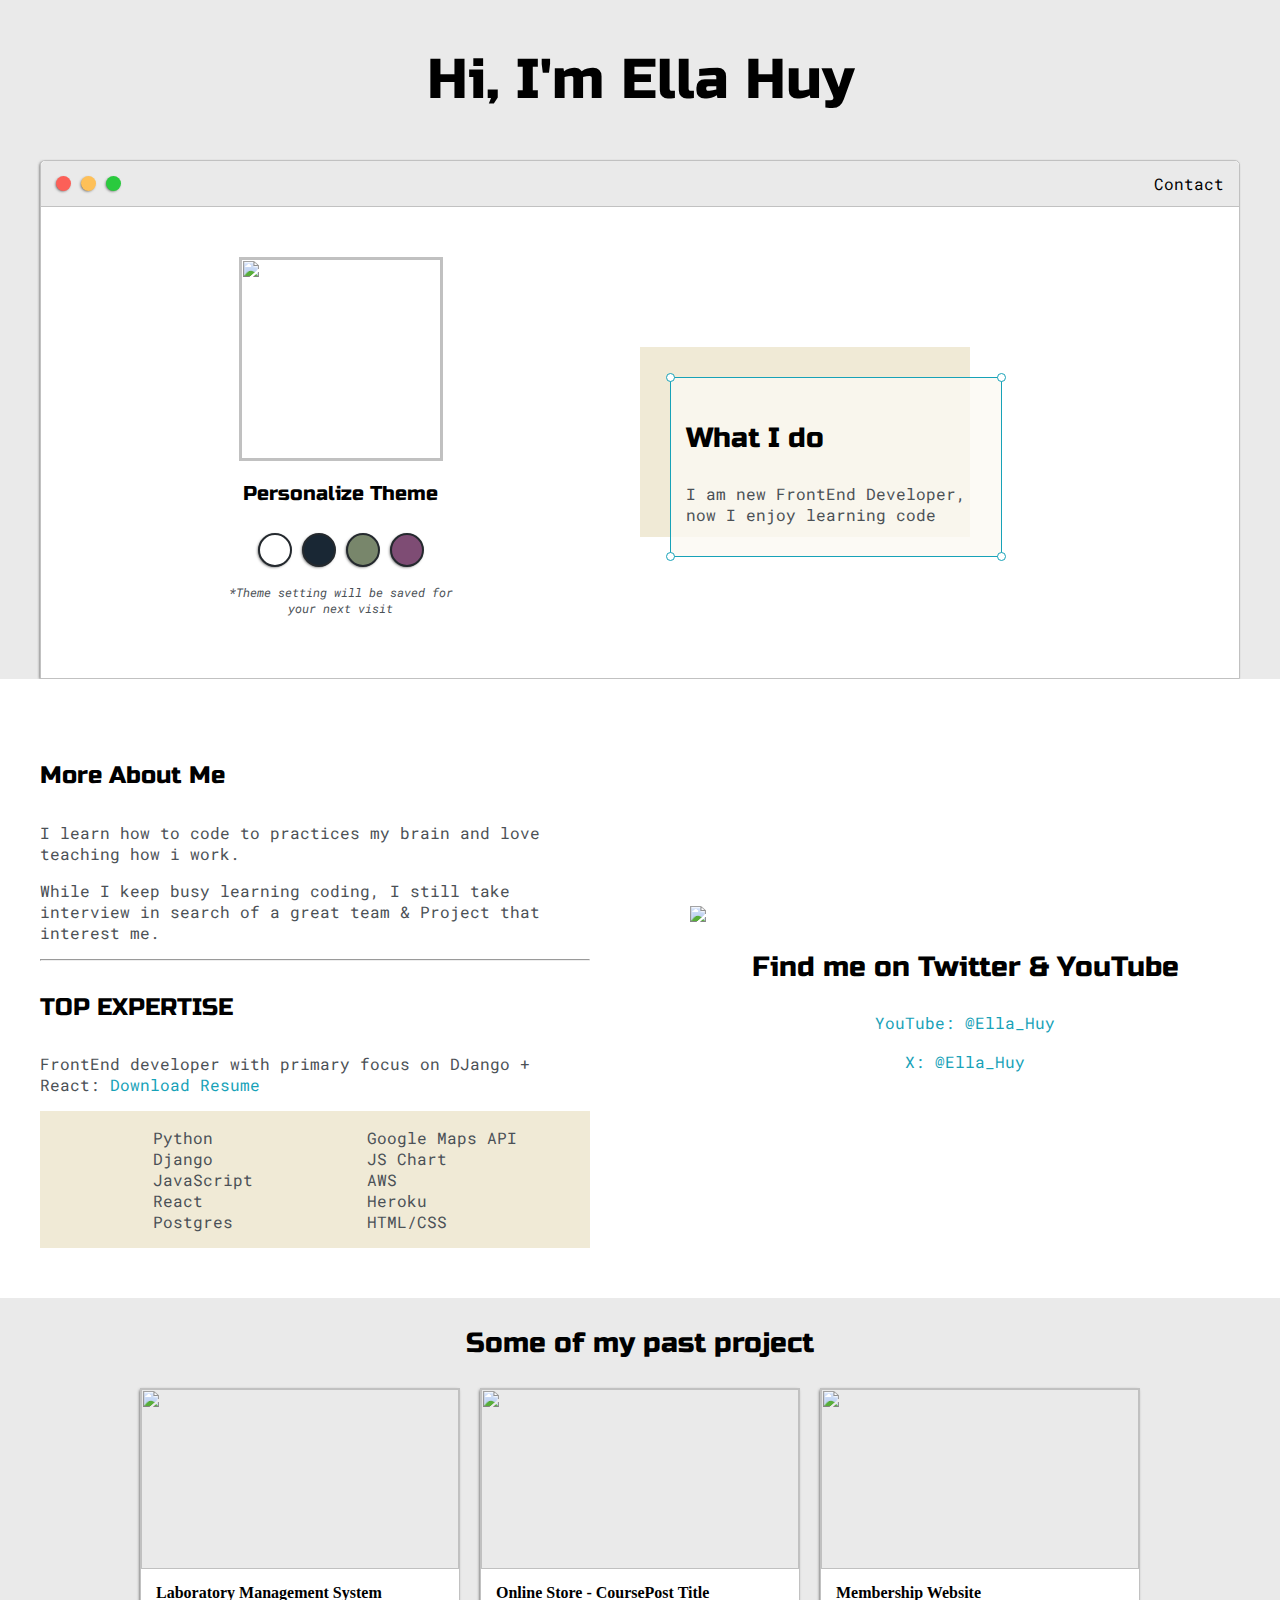
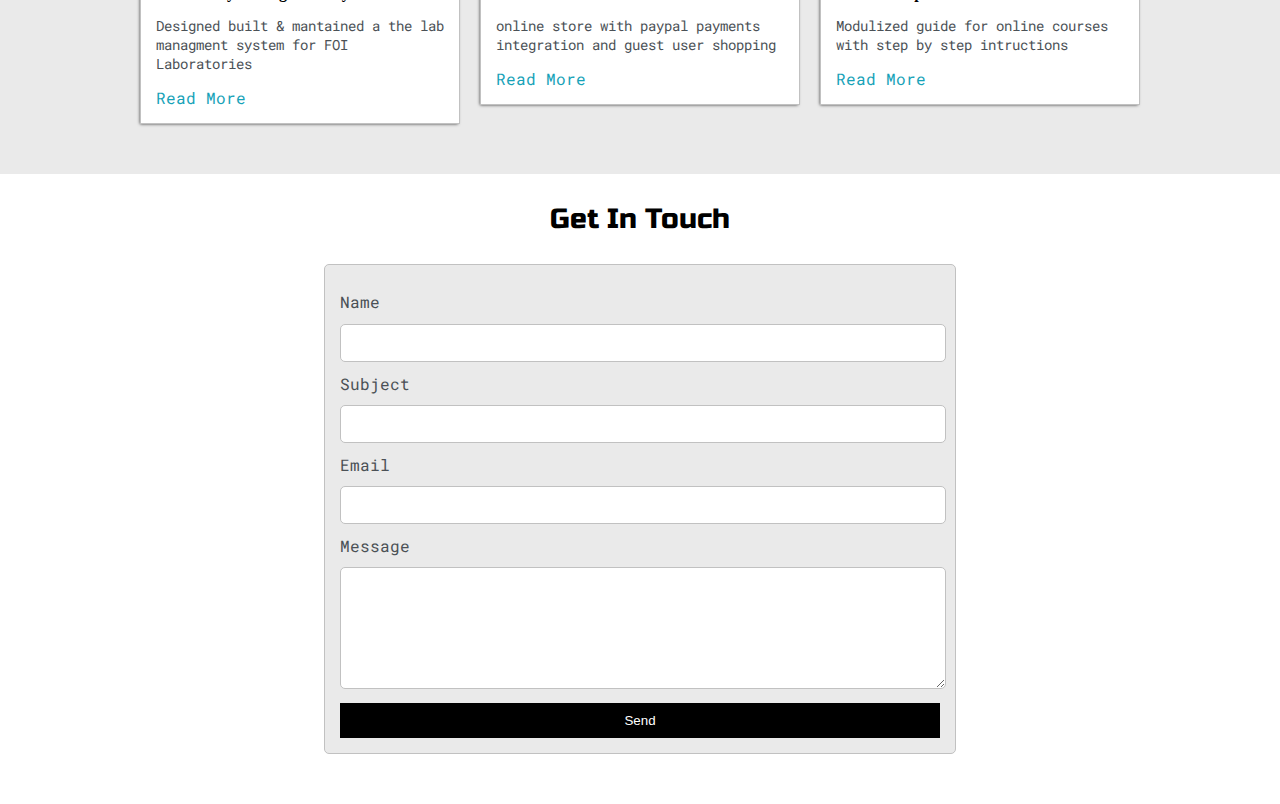
==== index.html @ a98b5edd "Add files via upload" ====
<!DOCTYPE html>
<html lang="en">
<head>
    <meta charset="UTF-8">
    <meta name="viewport" content="width=device-width, initial-scale=1.0">
    <link href="https://fonts.googleapis.com/css2?family=Russo+One&display=swap" rel="stylesheet">
    <link href="https://fonts.googleapis.com/css2?family=Roboto+Mono:ital,wght@0,500;1,500&family=Roboto:ital,wght@0,100;0,300;0,400;0,500;0,700;0,900;1,100;1,300;1,400;1,500;1,700;1,900&display=swap" rel="stylesheet">
    <link rel="stylesheet" href="style.css">
    <link id="theme-style" rel="stylesheet" type="text/css" href="">
    <title>Ella Huy</title>
</head>
<body>

    <section class="s1">
        <div class="main-container">
            <div class="greeting-wrapper">
                <h1>Hi, I'm Ella Huy</h1>
            </div>

            <div class="intro-wrapper">
                <div class="nav-wrapper">
                    <div class="dots-wrapper">
                        <div id="dot-1" class="browser-dot"></div>
                        <div id="dot-2" class="browser-dot"></div>
                        <div id="dot-3" class="browser-dot"></div>
                    </div>

                    <ul id="navigation">
                       <li><a href="#">Contact</a></li>
                    </ul>
                </div>

                <div class="left-column">
                    <img id="profile_pic" src="images/phalla.jpg">
                    <h5 style="text-align: center;line-height: 0;">Personalize Theme</h5>

                    <div id="theme-options-wrapper">
                        <div data-mode="light"  id="light-mode" class="theme-dot"></div>
                        <div data-mode="blue"  id="blue-mode" class="theme-dot"></div>
                        <div data-mode="green" id="green-mode" class="theme-dot"></div>
                        <div data-mode="purple" id="purple-mode" class="theme-dot"></div>
                    </div>
                    
                    <p id="setting-note">*Theme setting will be saved for<br>your next visit</p>
                </div>

                <div class="right-column">

                    <div id="preview-shadow">
                        <div id="preview">
                            <div id="corner-tl" class="corner"></div>
                            <div id="corner-tr" class="corner"></div>
                            <h3>What I do</h3>
                            <p>I am new FrontEnd Developer, now I enjoy learning code</p>
                            <div id="corner-br" class="corner"></div>
                            <div id="corner-bl" class="corner"></div>
                        </div>
                    </div>
                </div>
            </div>
        </div>
    </section>

    <section class="s2">
        <div class="main-container">

            <div class="about-wrapper">
                    <div class="about-me">
                        <h4>More About Me</h4>

                        <p>I learn how to code to practices my brain and love teaching how i work.</p>

                        <p>While I keep busy learning coding, I still take interview in search of a great team & Project that interest me.</p>
                    
                    <hr>

                    <h4>TOP EXPERTISE</h4>
                    
                    <P>FrontEnd developer with primary focus on DJango + React: <a target="_blank" href="resume.pdf">Download Resume</a></P>

                    <div id="skills">
                        <ul>
                            <li>Python</li>
                            <li>Django</li>
                            <li>JavaScript</li>
                            <li>React</li>
                            <li>Postgres</li>
                        </ul>

                        <ul>
                            <li>Google Maps API</li>
                            <li>JS Chart</li>
                            <li>AWS</li>
                            <li>Heroku</li>
                            <li>HTML/CSS</li>
                        </ul>
                    </div>
                    
                </div>


                <div class="social-links">
                    <img id="social_img" src="images/follow.png">
                    <h3>Find me on Twitter & YouTube</h3>

                    <a target="_blank" href="https://www.youtube.com/@ella_huy">YouTube: @Ella_Huy</a>
					<br>
					<a target="_blank" href="https://x.com/ella_huy">X: @Ella_Huy</a>
                </div>

            </div>
            
        </div>
    </section>
    
    <section class="s1">
        <div class="main-container">
            <h3 style="text-align: center;">Some of my past project</h3>

            <div class="post-wrapper">
                <div>
                    <div class="post">
                        <img class="thumbnail" src="images/phalla.jpg">
                        <div class="post-preview">
                            <h6 class="post-title">Laboratory Management System</h6>
                            <p class="post-intro">Designed built & mantained a the lab managment system for FOI Laboratories</p>
                            <a href="post.html">Read More</a>
                        </div>
                    </div>
                </div>

                <div>
                    <div class="post">
                        <img class="thumbnail" src="images/phalla.jpg">
                        <div class="post-preview">
                            <h6 class="post-title">Online Store - CoursePost Title</h6>
                            <p class="post-intro">online store with paypal payments integration and guest user shopping</p>
                            <a href="post.html">Read More</a>
                        </div>
                    </div>
                </div>

                <div>
                    <div class="post">
                        <img class="thumbnail" src="images/phalla.jpg">
                        <div class="post-preview">
                            <h6 class="post-title">Membership Website</h6>
                            <p class="post-intro">Modulized guide for online courses with step by  step intructions</p>
                            <a href="post.html">Read More</a>
                        </div>
                    </div>
                </div>

            </div>
        </div>
    </section>

    <section class="s2">
        <div class="main-container">
            <h3 style="text-align: center;">Get In Touch</h3>

            <form id="contact-form">
                <label>Name</label>
				<input class="input-field" type="text" name="name">

				<label>Subject</label>
				<input class="input-field" type="text" name="subject">

				<label>Email</label>
				<input class="input-field" type="text" name="email">

				<label>Message</label>
				<textarea class="input-field" name="message"></textarea>
                
                <input id="submit-btn" type="submit" value="Send">            
            </form>
        </div>
    </section>

    <script type="text/javascript" src="script.js"></script>
</body>
</html>
---- style.css ----
:root{
    --mainColor: #eaeaea;
    --secondaryColor: #fff;

    --borderColor: #c1c1c1;

    --mainText: black;
    --secondaryText: #4b5156;

    --themeDotBorder: #24292e;

    --previewBg: rgb(251, 249, 243, 0.8);

    --preview-shadow:#f0ead6;

    --buttonColor:black;
}


html, body{
    padding: 0;
    margin: 0;
    scroll-behavior: smooth;
}

body *{
	transition: 0.3s;
}

h1, h2, h3, h4, h5, h6 strong{
    color: var(--mainText);
    font-family: "Russo One", sans-serif;
    font-weight: 500;
   
}

p, a, li, span, label, input textarea{
    color: var(--secondaryText);
    font-family: "Roboto Mono", monospace;

}

a{
    text-decoration: none;
    color: #17a2b8;
}

ul{
    list-style: none;
}

h1 {font-size: 56px;}
h2 {font-size: 36px;}
h3 {font-size: 28px;}
h4 {font-size: 24px;}
h5 {font-size: 20px;}
h6 {font-size: 16px;}

.s1{
    background-color: var(--mainColor);
    border-color: 1px solid var(--borderColor);
    overflow: auto;
}

.s2{
    background-color: var(--secondaryColor);
    border-color: 1px solid var(--borderColor);
    overflow: auto;
}

.main-container{
    width: 1200px;
    margin: 0 auto;
}

.greeting-wrapper{
    display: grid;
    text-align: center;
    align-content: center;
    min-height: 10em;

}

.intro-wrapper{
    background-color: var(--secondaryColor);
    border: 1px solid var(--borderColor);
    border-radius: 5px 5px 0 0;

    -webkit-box-shadow: -1px 1px 3px -1px rgba(0,0,0,0.75);
    -moz-box-shadow: -1px 1px 3px -1px rgba(0,0,0,0.75);
    box-shadow: -1px 1px 3px -1px rgba(0,0,0,0.75);

    display: grid;
    grid-template-columns: 1fr 1fr;
    grid-template-areas: 
        'nav-wrapper nav-wrapper'
        'left-column right-column'
    ;
}

.nav-wrapper{
    border-radius: 5px 5px 0 0;
    grid-area: nav-wrapper;
    border-bottom: 1px solid var(--borderColor);
    display: flex;
    justify-content: space-between;
    align-items: center;
    background-color: var(--mainColor);
}

#navigation a{
	color:var(--mainText);
}

#navigation{
    margin: 0;
    padding: 10px;
}

#navigation li{
    display: inline-block;
    margin-right: 5px;
    margin-left: 5px;
}

.dots-wrapper{
    display: flex;
    padding: 10px;
}

#dot-1{
    background-color: #fc6058;
}
#dot-2{
    background-color: #fec058;
}
#dot-3{
    background-color: #2aca3e;
}

.browser-dot{
    background-color: black;
    height: 15px;
    width: 15px;
    border-radius: 50%;
    margin: 5px;

    -webkit-box-shadow: -1px 1px 3px -1px rgba(0,0,0,0.75);
    -moz-box-shadow: -1px 1px 3px -1px rgba(0,0,0,0.75);
    box-shadow: -1px 1px 3px -1px rgba(0,0,0,0.75);


}

.left-column{
    grid-area: left-column;
    padding-top: 50px;
    padding-bottom: 50px;
}

#profile_pic{
    display: block;
    margin: 0 auto;

    height: 200px;
    width: 200px;
    object-fit: cover;
    border: 2px solid var(--borderColor);
}

#theme-options-wrapper{
    display: flex;
    justify-content: center;
}

.theme-dot{
    height: 30px;
    width: 30px;
    background-color: black;
    border-radius: 50%;

    margin: 5px;
    border: 2px solid var(--themeDotBorder);


    -webkit-box-shadow: -1px 1px 3px -1px rgba(0,0,0,0.75);
    -moz-box-shadow: -1px 1px 3px -1px rgba(0,0,0,0.75);
    box-shadow: -1px 1px 3px -1px rgba(0,0,0,0.75);

    cursor: pointer;

}

.theme-dot:hover{
    border-width: 5px;
}

#light-mode{
    background-color: #fff;
}

#blue-mode{
    background-color: #192734;
}

#green-mode{
    background-color: #78866b;
}

#purple-mode{
    background-color: #7e4c74
}

#setting-note{
    font-size: 12px;
    font-style: italic;
    text-align: center;
}

.right-column{
    grid-area: right-column;
    display: grid;
    align-content: center;

    padding-top: 50px;
    padding-bottom: 50px;
}

#preview-shadow{
    background-color: var(--preview-shadow);
    width: 300px;
    height: 160px;
    padding-left: 30px;
    padding-top: 30px;
}

#preview{
    width: 300px;
    border: 1.5px solid #17a2b8;
    background-color: var(--previewBg);
    padding: 15px;
    position: relative;
}

.corner{
    width: 7px;
    height: 7px;
    border-radius: 50%;
    border: 1.5px solid #17a2b8;
    background-color: #fff;
    position: absolute;
}


#corner-tl{
    top: -5px;
    left: -5px;
}

#corner-tr{
    top: -5px;
    right: -5px;
}

#corner-br{
    bottom: -5px;
    right: -5px;
}

#corner-bl{
    bottom: -5px;
    left: -5px;
}

.about-wrapper{
    display: grid;
    grid-template-columns: repeat(auto-fit, minmax(320px, 1fr));
    padding-bottom: 50px;
    padding-top: 50px;
    gap: 100px;
}

#skills{
    display: flex;
    justify-content: space-evenly;
    background-color: var(--preview-shadow);
}

.social-links{
    display: grid;
    align-content: center;
    text-align: center;
}

#social_img{
    width: 100%;
}

.post-wrapper{
    display: grid;
    grid-template-columns: repeat(auto-fit, 320px);
    gap: 20px;
    justify-content: center;
    padding-bottom: 50px;
}

.post{
    border: 1px solid var(--borderColor);

    -webkit-box-shadow: -1px 1px 3px -1px rgba(0,0,0,0.75);
    -moz-box-shadow: -1px 1px 3px -1px rgba(0,0,0,0.75);
    box-shadow: -1px 1px 3px -1px rgba(0,0,0,0.75);
}

.thumbnail{
    display: block;
    width: 100%;
    height: 180px;
    object-fit: cover;
}

.post-preview{
    background-color: #fff;
    padding:15px ;
}

.post-title{
    color: black;
    margin: 0;
}

.post-intro{
    color: #4b5156;
    font-size: 14px;
}

#contact-form{
	display: block;
	max-width: 600px;
	margin: 0 auto;
	border: 1px solid var(--borderColor);
	padding: 15px;
	border-radius: 5px;
	background-color: var(--mainColor);
	margin-bottom: 50px;

}

#contact-form label{
	line-height: 2.7em;
}

#contact-form textarea{
	min-height: 100px;
	font-size: 14px;
}

.input-field{
	width: 100%;
	padding-top: 10px;
	padding-bottom:10px; 
	background-color: var(--secondaryColor);
	border-radius: 5px;
	border:1px solid var(--borderColor);
	font-size: 14px;
}

#submit-btn{
	margin-top: 10px;
	width: 100%;
	padding-top: 10px;
	padding-bottom:10px; 
	color: #fff;
	background-color: var(--buttonColor);
	border:none;
}

@media screen and (max-width:1200px){
    .main-container{
        width: 95%;
    
    }
    
}

@media screen and (max-width: 800px){
  
        .intro-wrapper{            
            grid-template-columns: 1fr;
            grid-template-areas: 
                'nav-wrapper'
                'left-column'
                'right-column'
            ;
        }

        .right-column{
            justify-content: center;
        }

}

@media screen and (max-width: 400px){
    #preview-shadow{
        max-width: 280px;
        height: 180px;
        padding-left: 10px;
        padding-right: 10px;
    }

    #preview{
        width: 280px;
    }
    
}
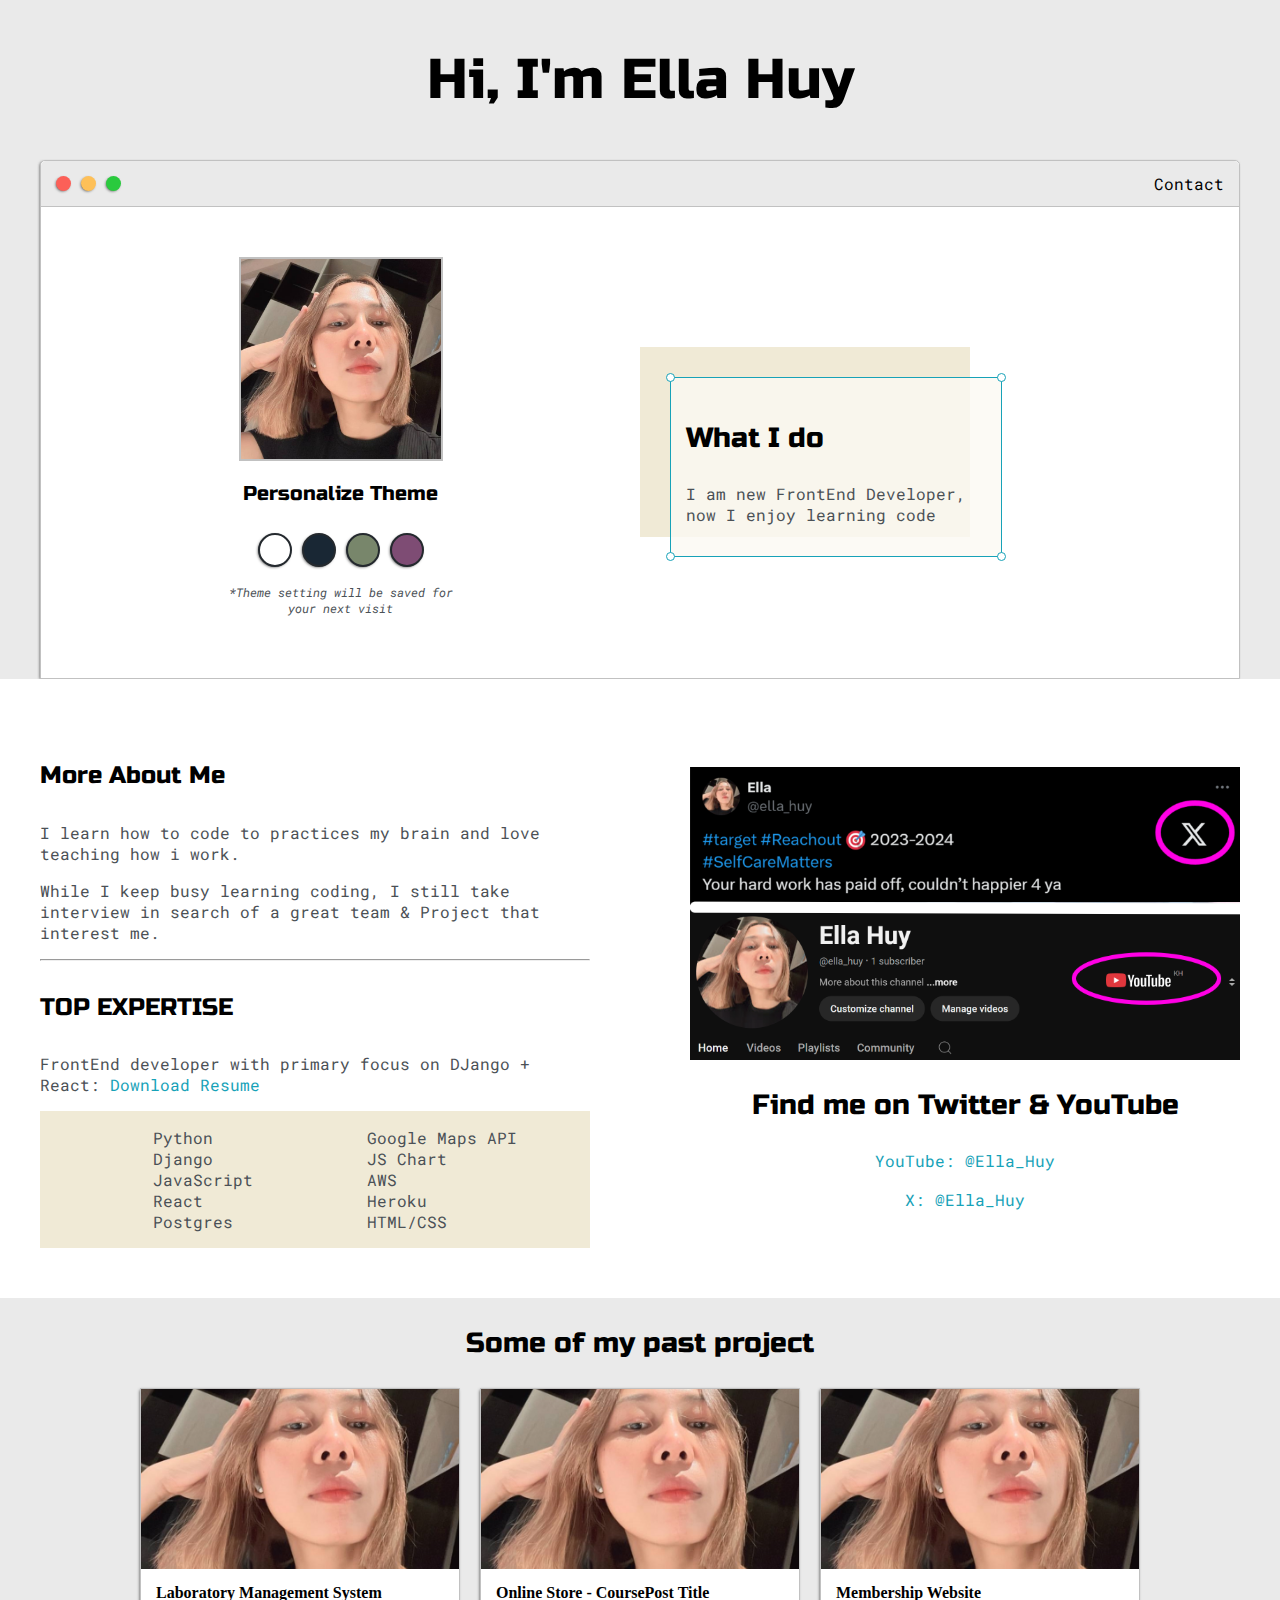
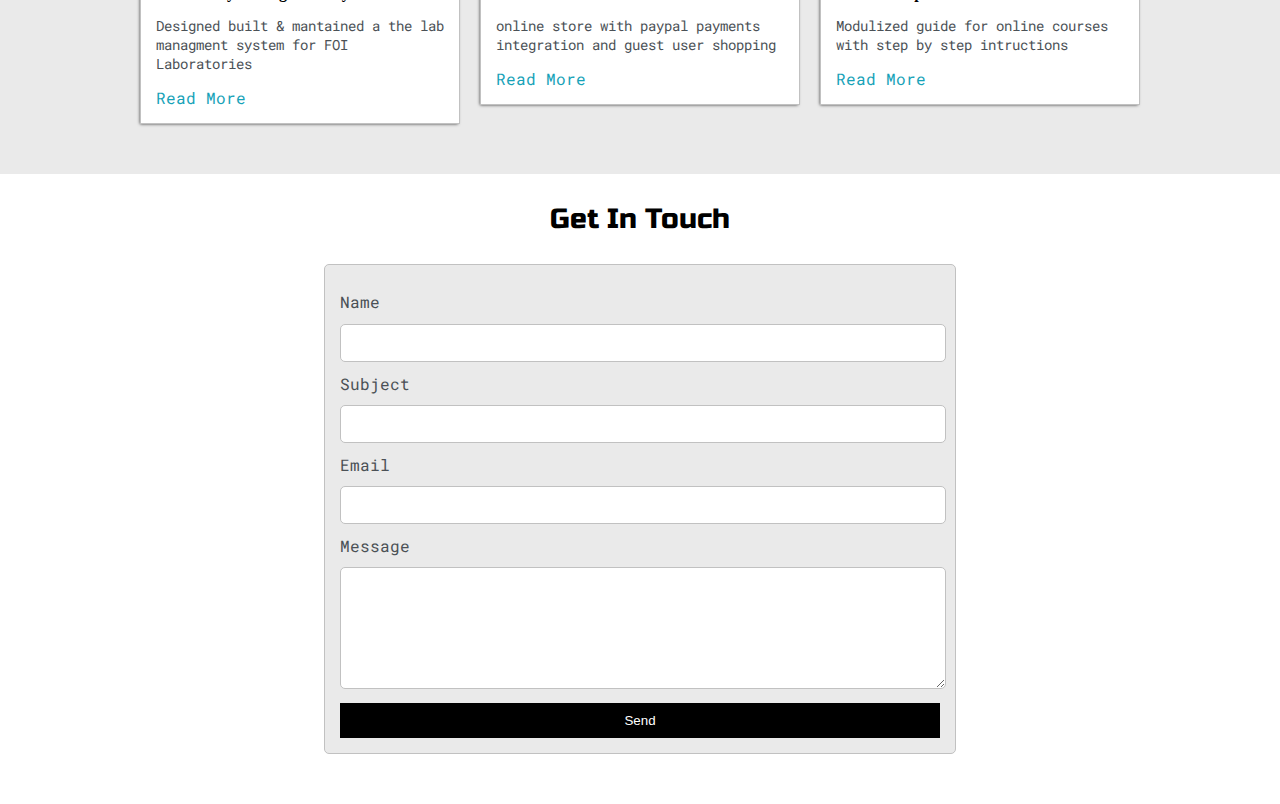
==== commit 06b83e34: "Update index.html" ====
--- a/index.html
+++ b/index.html
@@ -5,7 +5,7 @@
     <meta name="viewport" content="width=device-width, initial-scale=1.0">
     <link href="https://fonts.googleapis.com/css2?family=Russo+One&display=swap" rel="stylesheet">
     <link href="https://fonts.googleapis.com/css2?family=Roboto+Mono:ital,wght@0,500;1,500&family=Roboto:ital,wght@0,100;0,300;0,400;0,500;0,700;0,900;1,100;1,300;1,400;1,500;1,700;1,900&display=swap" rel="stylesheet">
-    <link rel="stylesheet" href="style.css">
+    <link rel="stylesheet" type="text/css" href="style.css">
     <link id="theme-style" rel="stylesheet" type="text/css" href="">
     <title>Ella Huy</title>
 </head>
@@ -179,4 +179,4 @@
 
     <script type="text/javascript" src="script.js"></script>
 </body>
-</html>+</html>
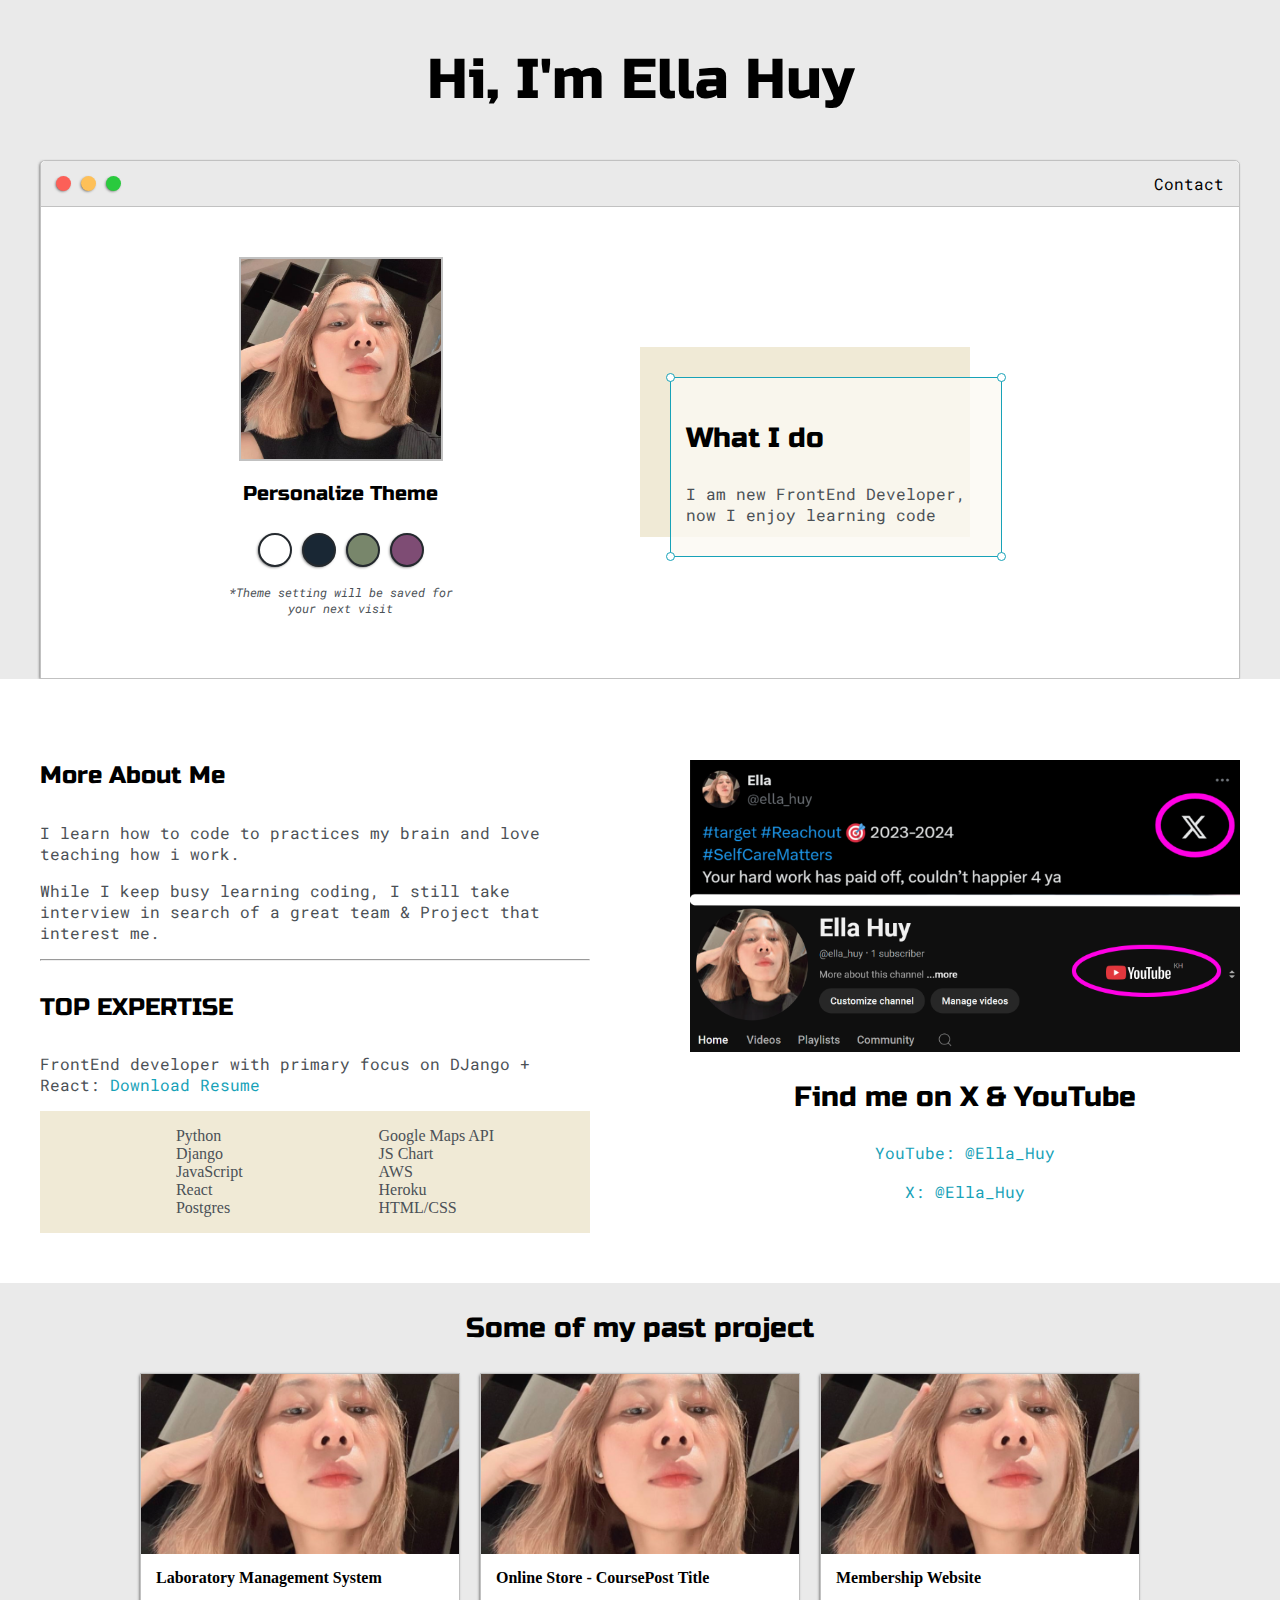
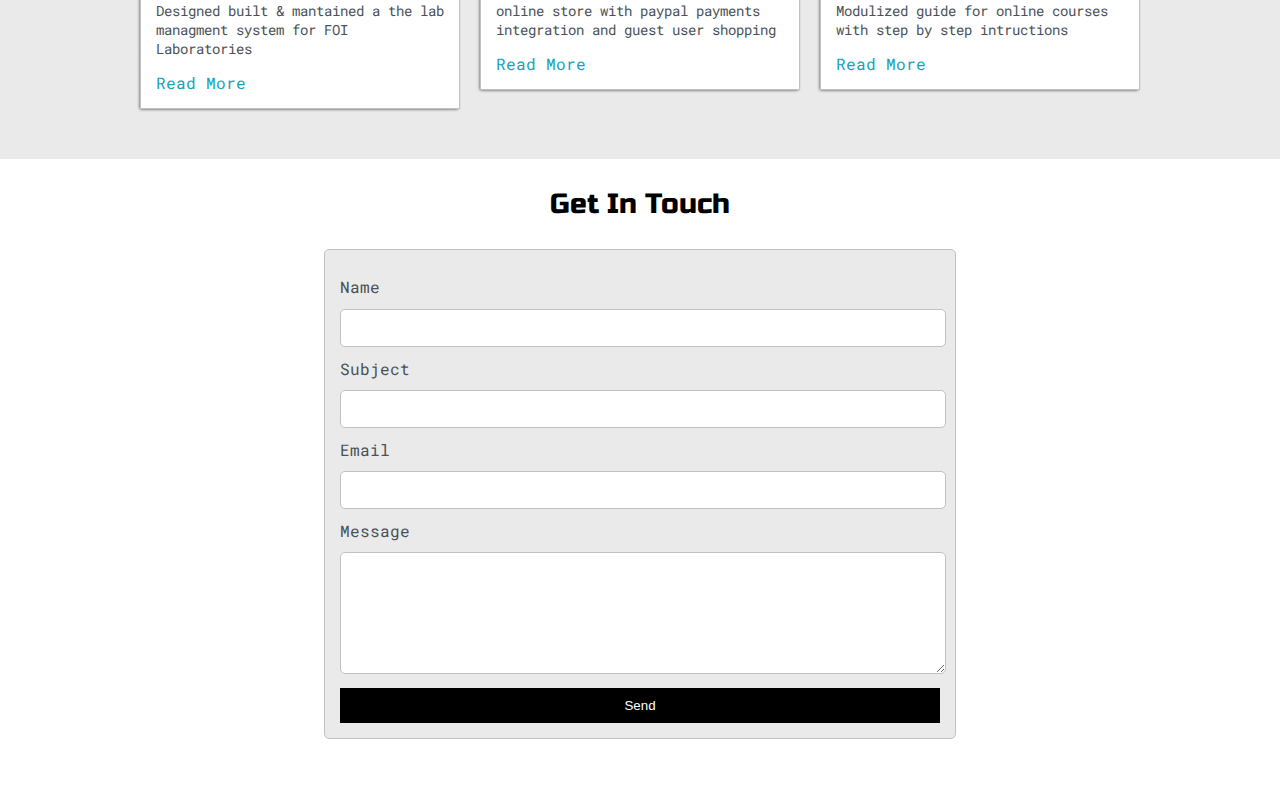
==== commit 290b6870: "Update index.html" ====
--- a/index.html
+++ b/index.html
@@ -6,8 +6,7 @@
     <link href="https://fonts.googleapis.com/css2?family=Russo+One&display=swap" rel="stylesheet">
     <link href="https://fonts.googleapis.com/css2?family=Roboto+Mono:ital,wght@0,500;1,500&family=Roboto:ital,wght@0,100;0,300;0,400;0,500;0,700;0,900;1,100;1,300;1,400;1,500;1,700;1,900&display=swap" rel="stylesheet">
     <link rel="stylesheet" type="text/css" href="style.css">
-    <link id="theme-style" rel="stylesheet" type="text/css" href="">
-    <title>Ella Huy</title>
+<link id="theme-style" rel="stylesheet" type="text/css" href="">
 </head>
 <body>
 
@@ -101,7 +100,7 @@
 
                 <div class="social-links">
                     <img id="social_img" src="images/follow.png">
-                    <h3>Find me on Twitter & YouTube</h3>
+                    <h3>Find me on X & YouTube</h3>
 
                     <a target="_blank" href="https://www.youtube.com/@ella_huy">YouTube: @Ella_Huy</a>
 					<br>
--- a/style.css
+++ b/style.css
@@ -6,6 +6,7 @@
 
     --mainText: black;
     --secondaryText: #4b5156;
+    --thirdText: #4b5157;
 
     --themeDotBorder: #24292e;
 
@@ -34,10 +35,15 @@
    
 }
 
-p, a, li, span, label, input textarea{
+p, a, span, label, input textarea{
     color: var(--secondaryText);
     font-family: "Roboto Mono", monospace;
 
+}
+
+li{
+    color: var(--thirdText);
+    font-fmaily: "Roboto Mono", monospace;
 }
 
 a{
@@ -412,4 +418,4 @@
         width: 280px;
     }
     
-}+}
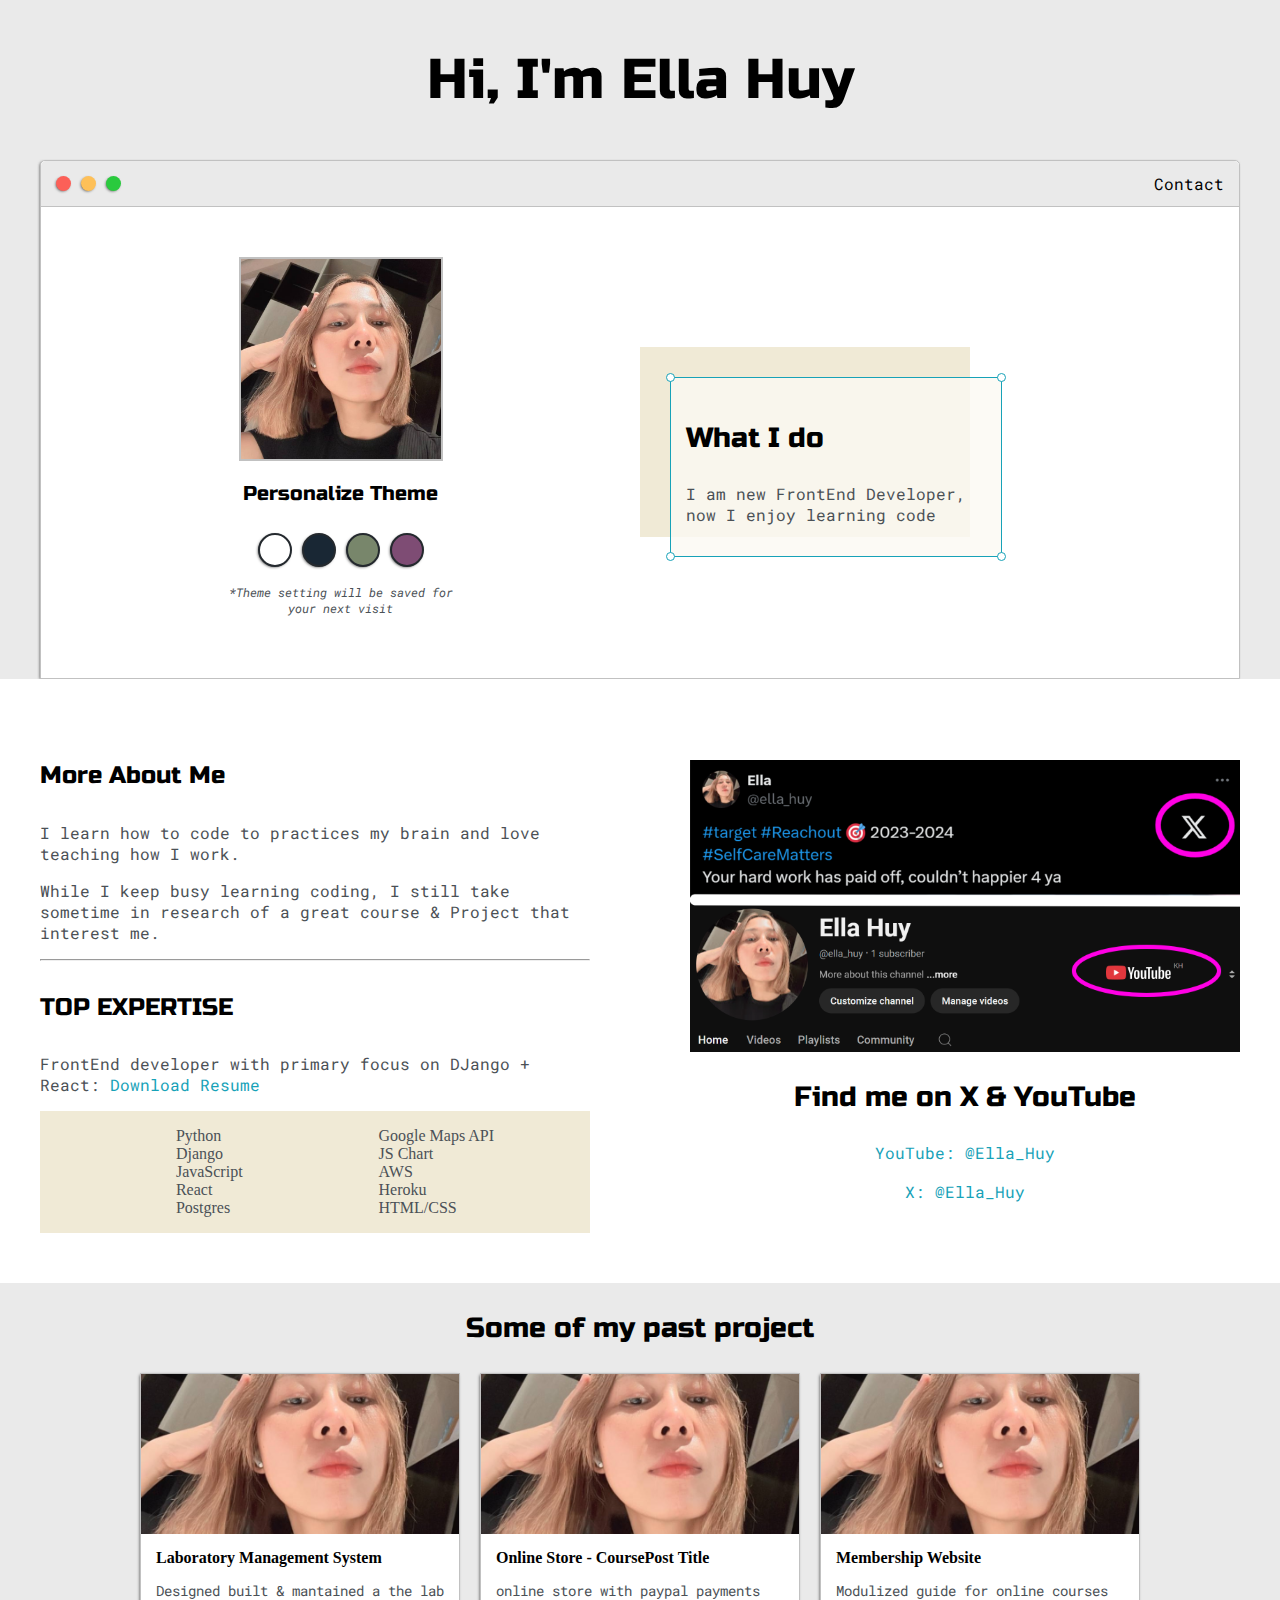
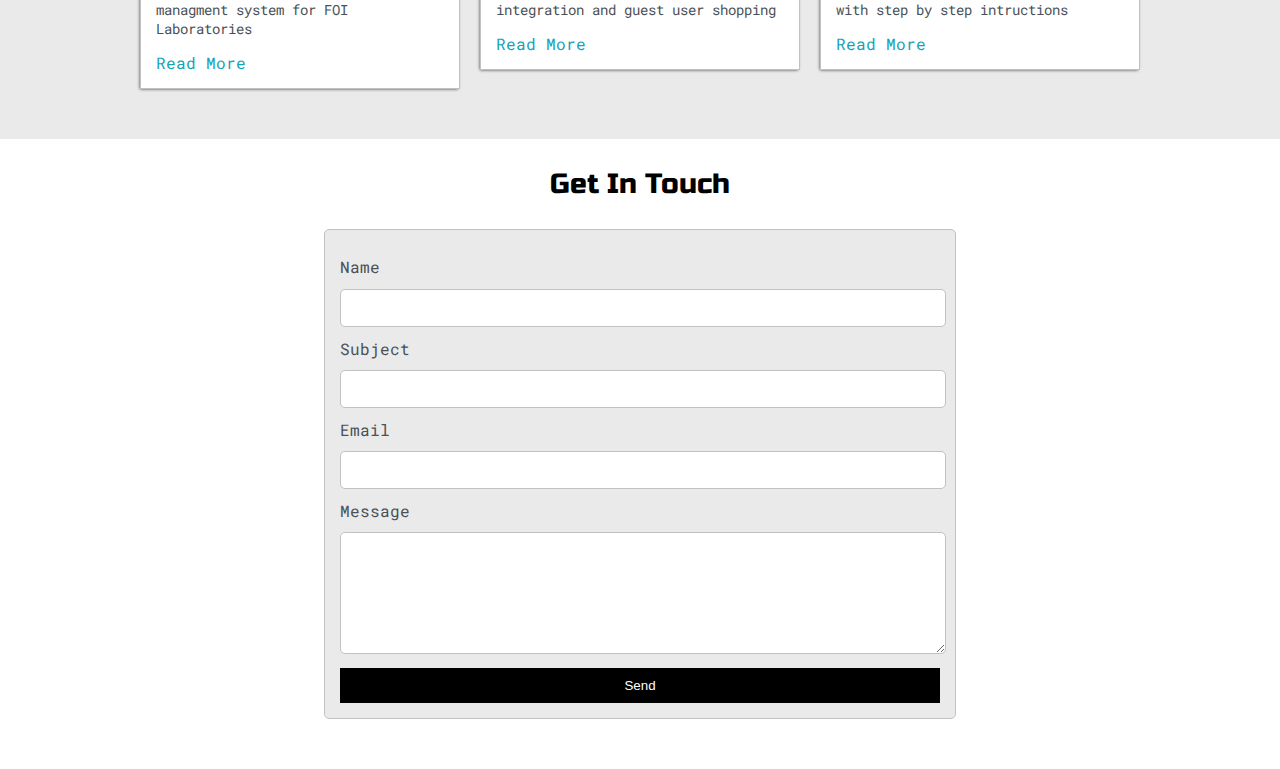
==== commit 4fa79691: "Update index.html" ====
--- a/index.html
+++ b/index.html
@@ -67,9 +67,9 @@
                     <div class="about-me">
                         <h4>More About Me</h4>
 
-                        <p>I learn how to code to practices my brain and love teaching how i work.</p>
+                        <p>I learn how to code to practices my brain and love teaching how I work.</p>
 
-                        <p>While I keep busy learning coding, I still take interview in search of a great team & Project that interest me.</p>
+                        <p>While I keep busy learning coding, I still take sometime in research of a great course & Project that interest me.</p>
                     
                     <hr>
 
--- a/style.css
+++ b/style.css
@@ -321,7 +321,7 @@
 .thumbnail{
     display: block;
     width: 100%;
-    height: 180px;
+    height: 160px;
     object-fit: cover;
 }
 
@@ -409,7 +409,7 @@
 @media screen and (max-width: 400px){
     #preview-shadow{
         max-width: 280px;
-        height: 180px;
+        height: 150px;
         padding-left: 10px;
         padding-right: 10px;
     }
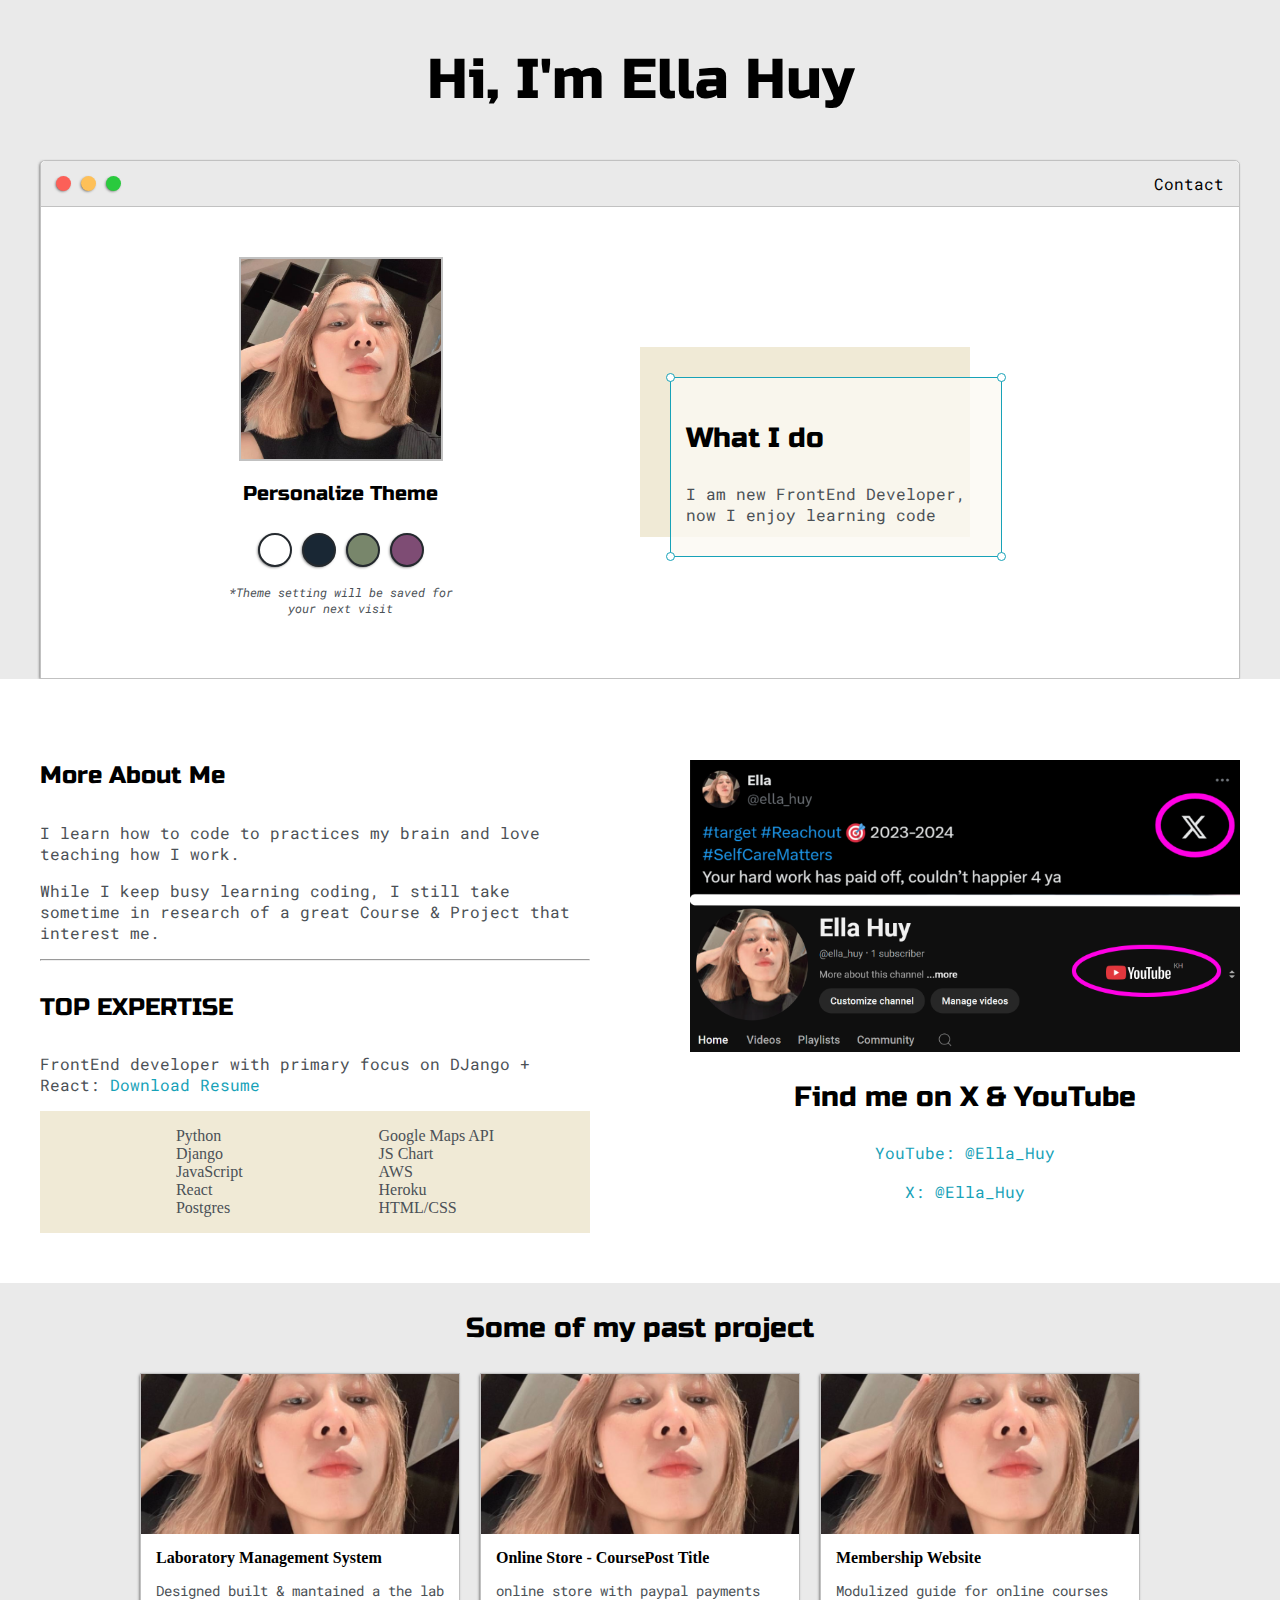
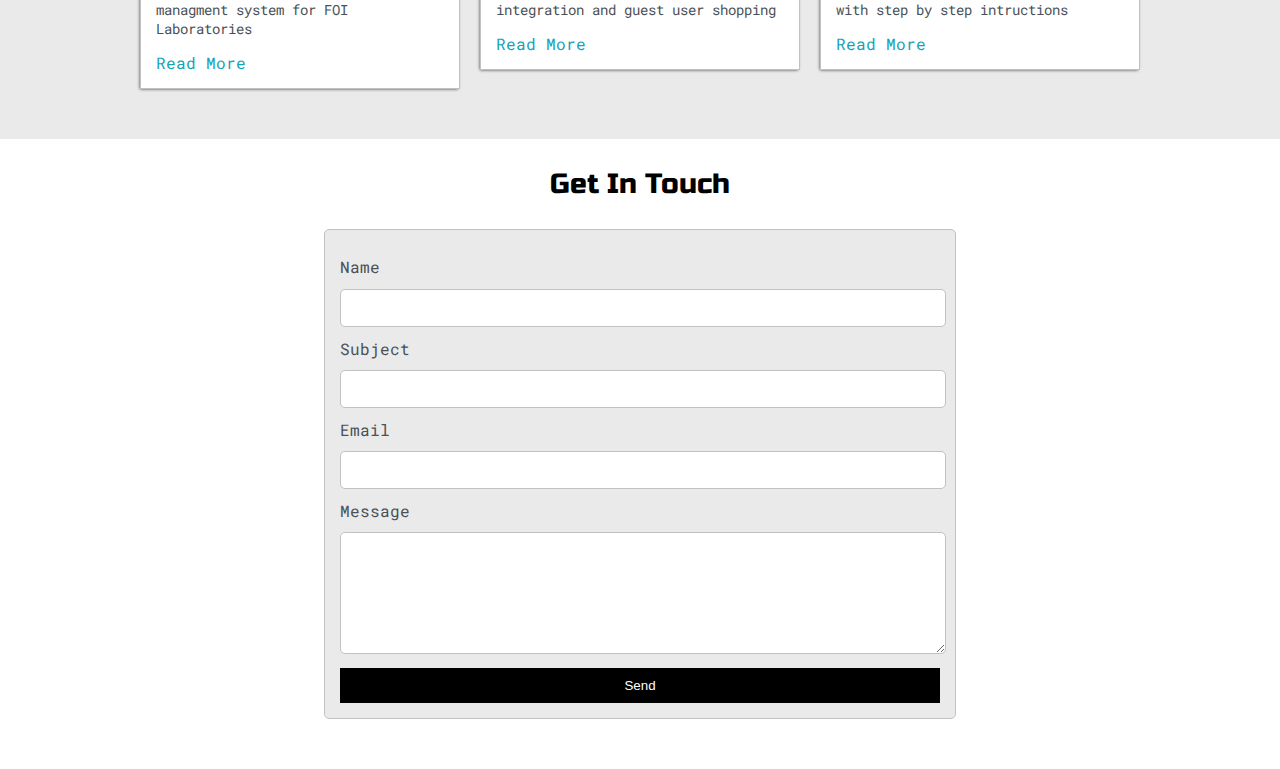
==== commit 2579fce2: "Update index.html" ====
--- a/index.html
+++ b/index.html
@@ -69,7 +69,7 @@
 
                         <p>I learn how to code to practices my brain and love teaching how I work.</p>
 
-                        <p>While I keep busy learning coding, I still take sometime in research of a great course & Project that interest me.</p>
+                        <p>While I keep busy learning coding, I still take sometime in research of a great Course & Project that interest me.</p>
                     
                     <hr>
 
